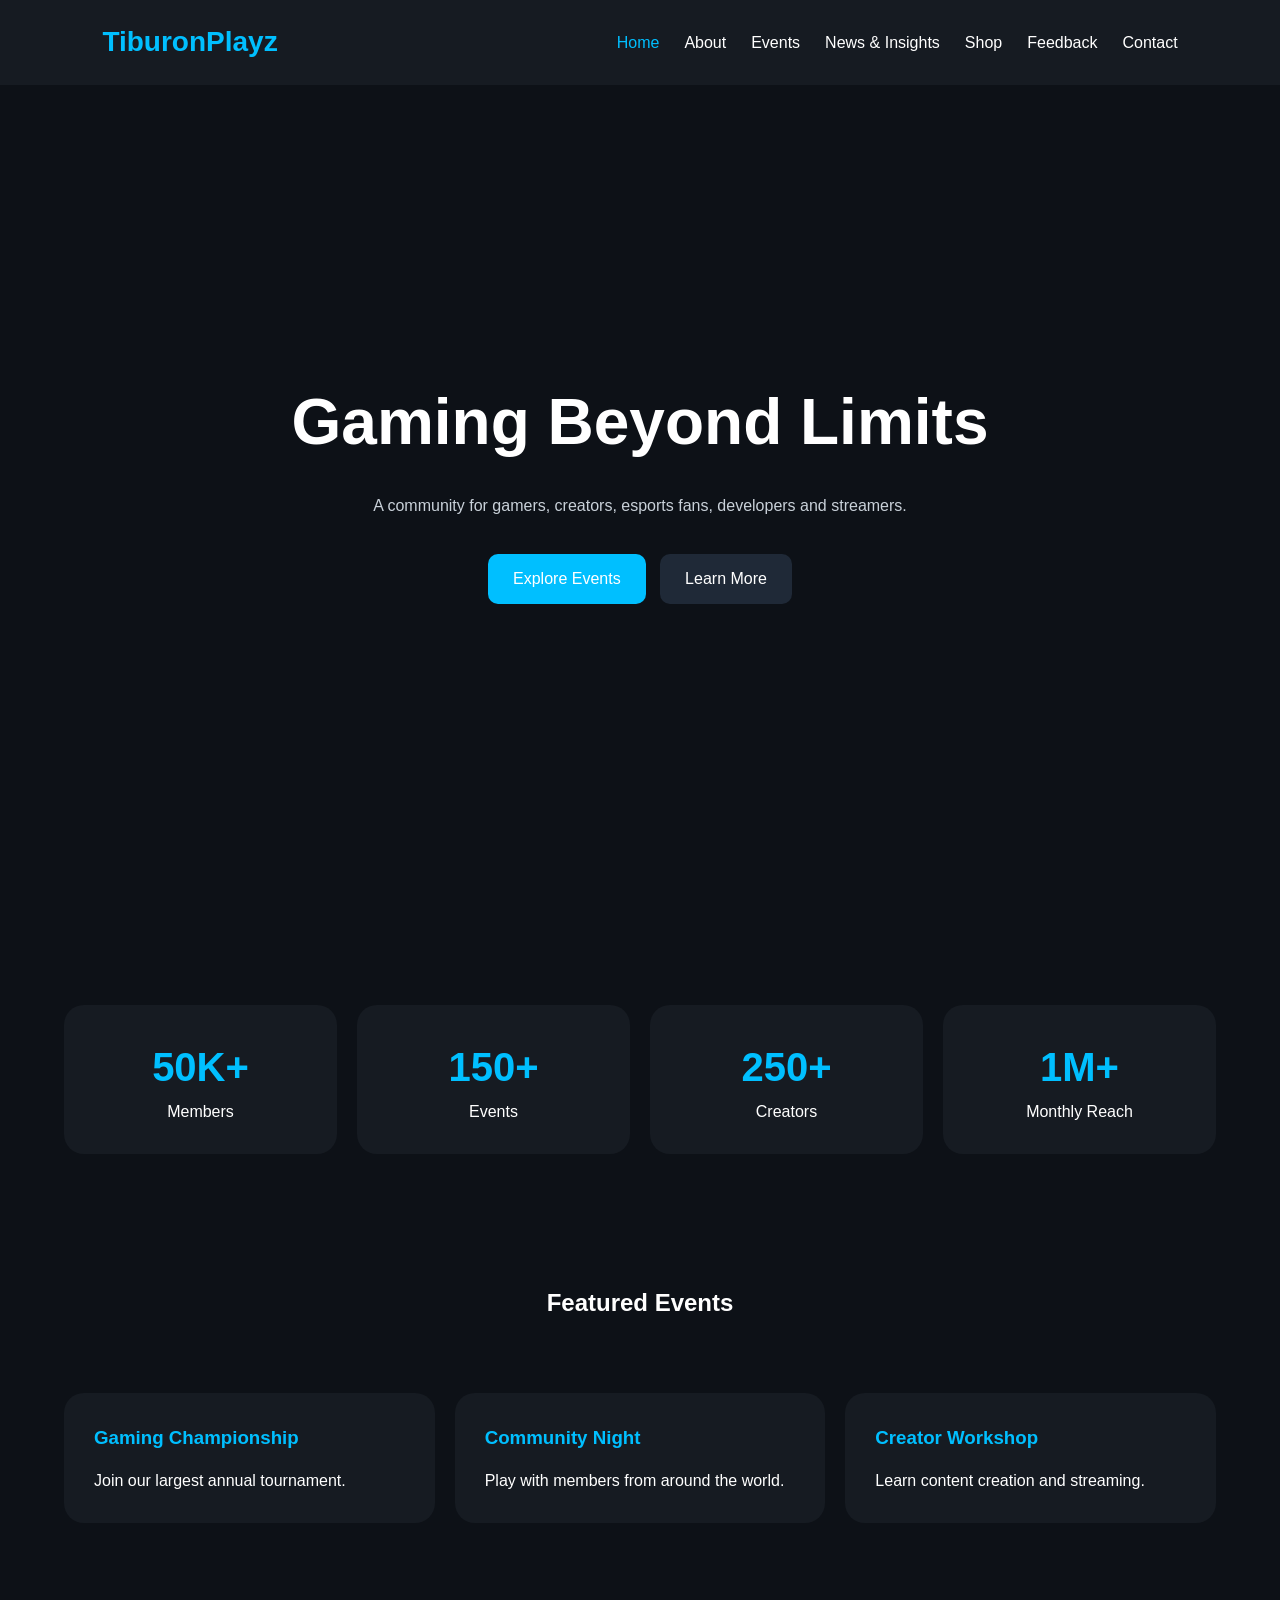
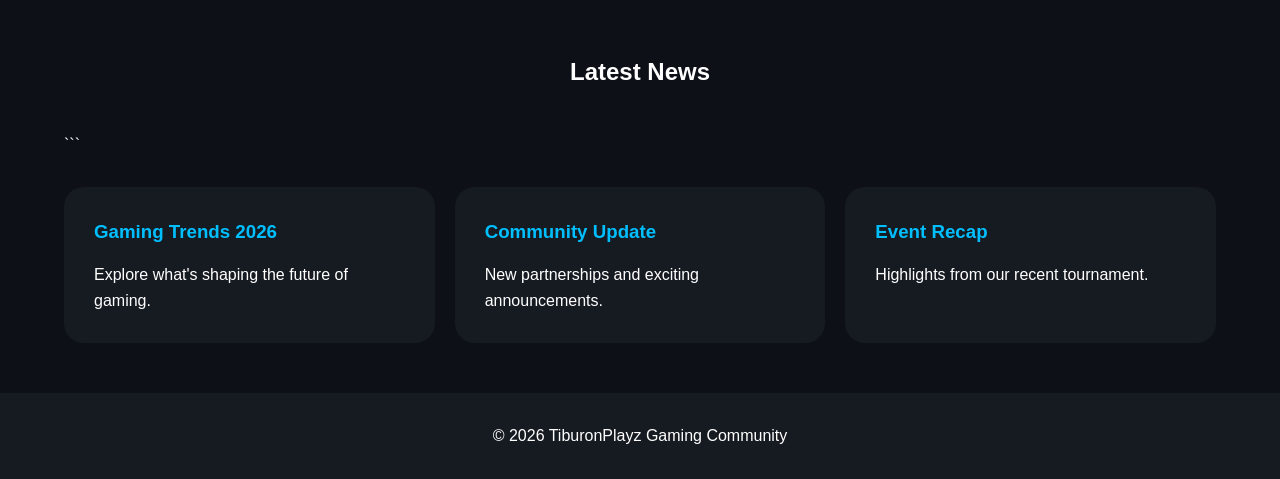
==== index.html @ a9d1fa07 "Update index.html" ====
<!DOCTYPE html>

<html lang="en">
<head>
    <meta charset="UTF-8">
    <meta name="viewport" content="width=device-width, initial-scale=1.0">
    <title>Tiburons Verse</title>
    <link rel="stylesheet" href="style.css">
</head>
<body>

<header>
    <nav class="navbar">
        <div class="logo">TiburonPlayz</div>


    <ul class="nav-links">
        <li><a href="index.html" class="active">Home</a></li>
        <li><a href="about.html">About</a></li>
        <li><a href="events.html">Events</a></li>
        <li><a href="news.html">News & Insights</a></li>
        <li><a href="shop.html">Shop</a></li>
        <li><a href="feedback.html">Feedback</a></li>
        <li><a href="contact.html">Contact</a></li>
    </ul>

    <button class="menu-btn">☰</button>
</nav>


</header>

<section class="hero">
    <div class="hero-content">
        <h1>Gaming Beyond Limits</h1>
        <p>
            A community for gamers, creators, esports fans,
            developers and streamers.
        </p>


    <div class="hero-buttons">
        <a href="events.html" class="btn">Explore Events</a>
        <a href="about.html" class="btn btn-secondary">Learn More</a>
    </div>
</div>


</section>

<section class="stats">
    <div class="container">
        <div class="stat-card">
            <h2>50K+</h2>
            <p>Members</p>
        </div>


    <div class="stat-card">
        <h2>150+</h2>
        <p>Events</p>
    </div>

    <div class="stat-card">
        <h2>250+</h2>
        <p>Creators</p>
    </div>

    <div class="stat-card">
        <h2>1M+</h2>
        <p>Monthly Reach</p>
    </div>
</div>

</section>

<section class="featured">
    <h2>Featured Events</h2>


<div class="cards">

    <div class="card">
        <h3>Gaming Championship</h3>
        <p>
            Join our largest annual tournament.
        </p>
    </div>

    <div class="card">
        <h3>Community Night</h3>
        <p>
            Play with members from around the world.
        </p>
    </div>

    <div class="card">
        <h3>Creator Workshop</h3>
        <p>
            Learn content creation and streaming.
        </p>
    </div>

</div>


</section>

<section class="news-preview">
    <h2>Latest News</h2>

```
<div class="cards">

    <div class="card">
        <h3>Gaming Trends 2026</h3>
        <p>Explore what's shaping the future of gaming.</p>
    </div>

    <div class="card">
        <h3>Community Update</h3>
        <p>New partnerships and exciting announcements.</p>
    </div>

    <div class="card">
        <h3>Event Recap</h3>
        <p>Highlights from our recent tournament.</p>
    </div>

</div>


</section>

<footer>
    <p>© 2026 TiburonPlayz Gaming Community</p>
</footer>

<script src="main.js"></script>

</body>
</html>
---- style.css ----
*{
margin:0;
padding:0;
box-sizing:border-box;
font-family:Segoe UI,sans-serif;
}

body{
background:#0D1117;
color:white;
line-height:1.6;
}

a{
text-decoration:none;
}

.navbar{
display:flex;
justify-content:space-between;
align-items:center;
padding:20px 8%;
background:#161B22;
position:sticky;
top:0;
z-index:1000;
}

.logo{
color:#00BFFF;
font-size:28px;
font-weight:700;
}

.nav-links{
display:flex;
list-style:none;
gap:25px;
}

.nav-links a{
color:white;
transition:.3s;
}

.nav-links a:hover,
.nav-links .active{
color:#00BFFF;
}

.menu-btn{
display:none;
background:none;
border:none;
color:white;
font-size:28px;
cursor:pointer;
}

.hero{
min-height:90vh;
display:flex;
align-items:center;
justify-content:center;
text-align:center;
padding:40px;
}

.hero-content h1{
font-size:4rem;
margin-bottom:20px;
}

.hero-content p{
max-width:700px;
margin:auto;
color:#c9d1d9;
}

.hero-buttons{
margin-top:30px;
}

.btn{
display:inline-block;
padding:12px 25px;
background:#00BFFF;
color:white;
border-radius:10px;
margin:5px;
}

.btn-secondary{
background:#1f2937;
}

.stats .container{
width:90%;
max-width:1200px;
margin:auto;
display:grid;
grid-template-columns:repeat(auto-fit,minmax(220px,1fr));
gap:20px;
padding:80px 0;
}

.stat-card{
background:#161B22;
padding:30px;
border-radius:20px;
text-align:center;
}

.stat-card h2{
color:#00BFFF;
font-size:2.5rem;
}

.featured,
.news-preview{
width:90%;
max-width:1200px;
margin:auto;
padding:80px 0;
}

.featured h2,
.news-preview h2{
text-align:center;
margin-bottom:40px;
}

.cards{
display:grid;
grid-template-columns:repeat(auto-fit,minmax(300px,1fr));
gap:20px;
}

.card{
background:#161B22;
padding:30px;
border-radius:20px;
transition:.3s;
}

.card:hover{
transform:translateY(-8px);
}

.card h3{
margin-bottom:15px;
color:#00BFFF;
}

footer{
text-align:center;
padding:30px;
background:#161B22;
}

@media(max-width:768px){

.nav-links{
display:none;
}

.menu-btn{
display:block;
}

.hero-content h1{
font-size:2.8rem;
}

}

.page-header{
text-align:center;
padding:100px 20px;
}

.page-header h1{
font-size:3.5rem;
margin-bottom:15px;
}

.page-header p{
max-width:700px;
margin:auto;
color:#c9d1d9;
}

.card h2{
color:#00BFFF;
font-size:1.8rem;
}

.form-section{
width:90%;
max-width:900px;
margin:auto;
padding:50px 0 100px;
}

.form-container{
background:#161B22;
padding:35px;
border-radius:20px;
}

.form-container form{
display:flex;
flex-direction:column;
}

.form-container label{
margin-bottom:8px;
color:#c9d1d9;
}

.form-container input,
.form-container textarea,
.form-container select{
padding:14px;
margin-bottom:20px;
border:none;
border-radius:10px;
background:#0D1117;
color:white;
}

.contact-grid{
width:90%;
max-width:1200px;
margin:auto;
padding-bottom:80px;

```
display:grid;
grid-template-columns:1fr 2fr;
gap:30px;
```

}

.contact-info{
display:flex;
flex-direction:column;
gap:20px;
}

@media(max-width:900px){

.contact-grid{
grid-template-columns:1fr;
}

}


/* ===================================== */
/* MOBILE MENU */
/* ===================================== */

@media(max-width:768px){

```
.nav-links{
    position:absolute;
    top:80px;
    left:0;
    width:100%;
    background:#161B22;

    flex-direction:column;
    text-align:center;

    padding:20px 0;

    display:none;
}

.nav-links.mobile-active{
    display:flex;
}
```

}

/* ===================================== */
/* NOTIFICATIONS */
/* ===================================== */

.notification{

```
position:fixed;

right:20px;
top:20px;

background:#00BFFF;

color:white;

padding:15px 25px;

border-radius:12px;

font-weight:600;

z-index:9999;

opacity:0;

transform:translateY(-20px);

transition:.4s;
```

}

.notification.show{

```
opacity:1;

transform:translateY(0);
```

}

/* ===================================== */
/* SCROLL ANIMATION */
/* ===================================== */

.card,
.stat-card{

```
opacity:0;

transform:translateY(30px);
```

}

.fade-in{

```
opacity:1 !important;

transform:translateY(0px) !important;

transition:all .7s ease;
```

}

/* ===================================== */
/* CARD EFFECT */
/* ===================================== */

.card{

```
transition:
transform .3s ease,
box-shadow .3s ease;
```

}

.card:hover{

```
box-shadow:
0 10px 30px
rgba(0,191,255,.25);
```

}
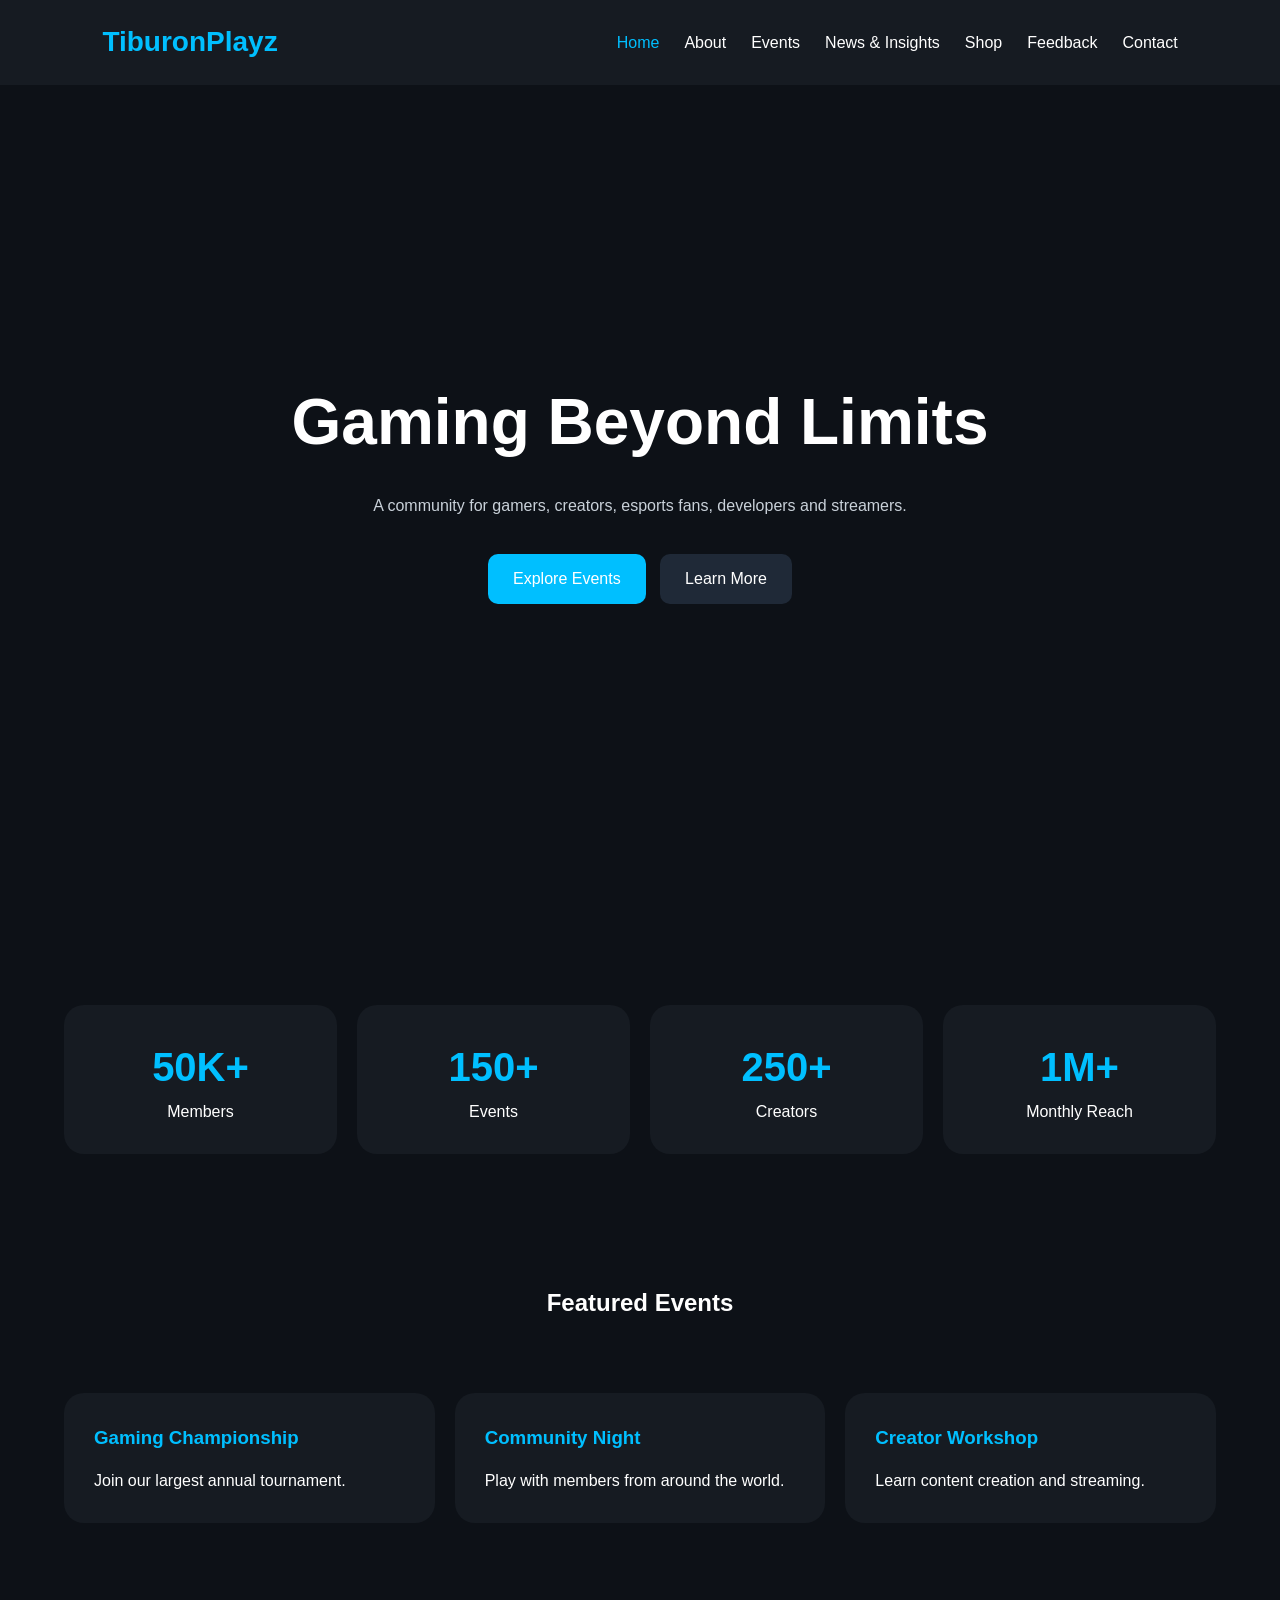
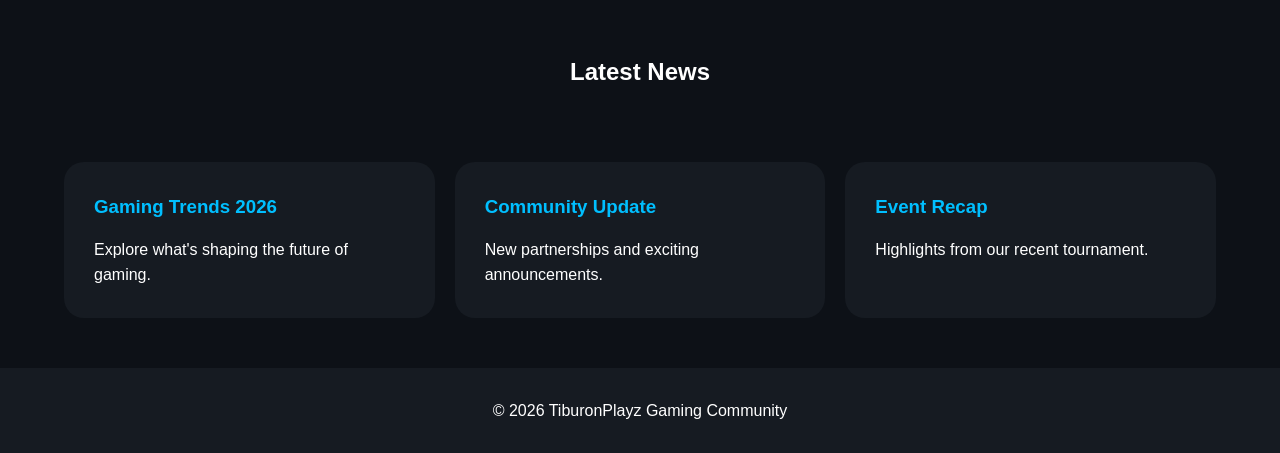
==== commit 88e673eb: "Update index.html" ====
--- a/index.html
+++ b/index.html
@@ -109,7 +109,7 @@
 <section class="news-preview">
     <h2>Latest News</h2>
 
-```
+
 <div class="cards">
 
     <div class="card">
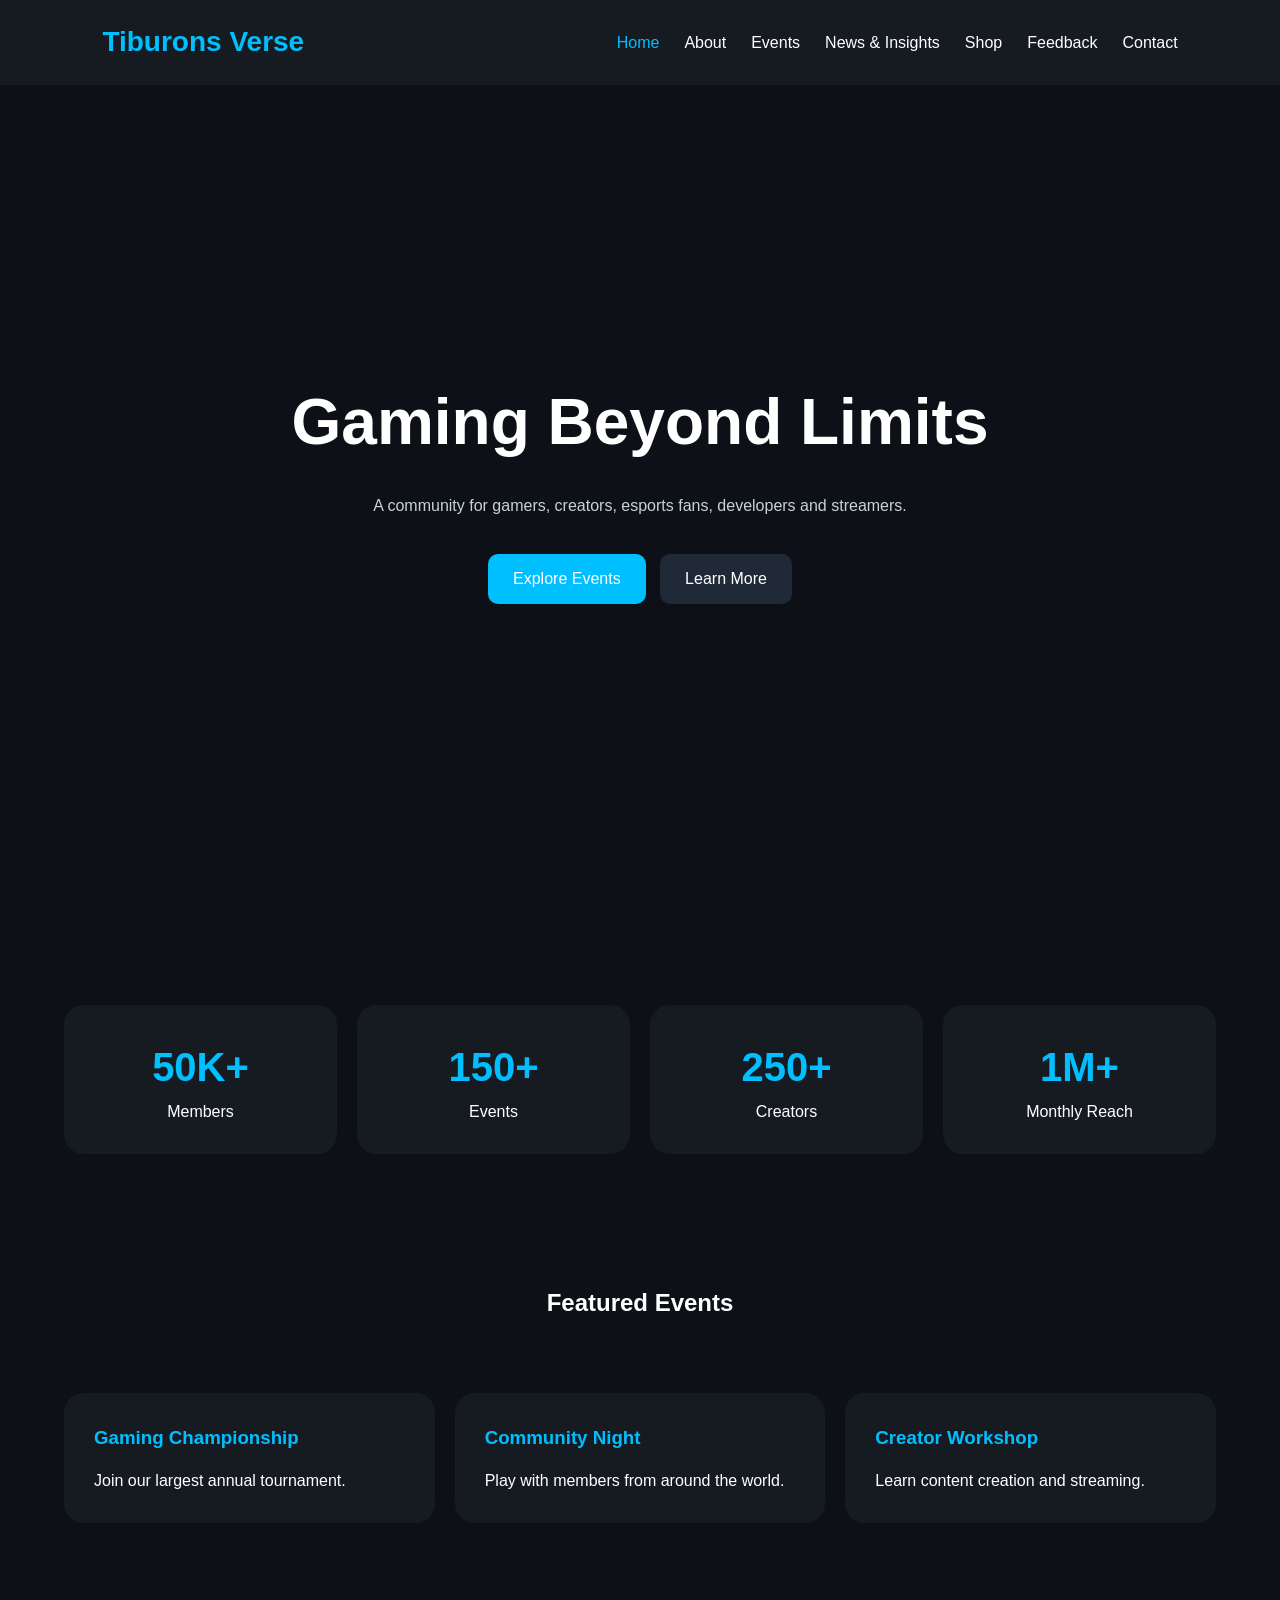
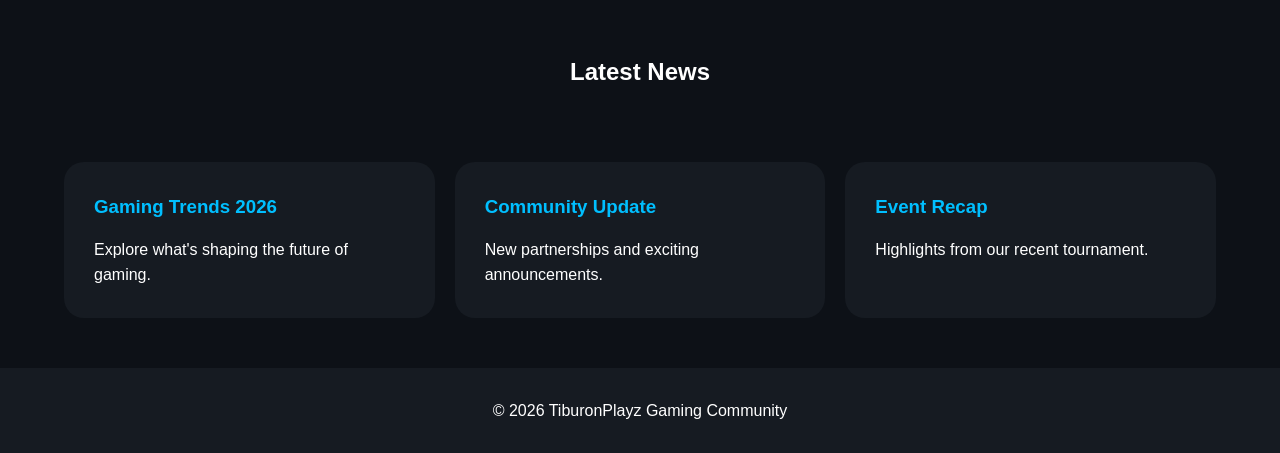
==== commit 52d32ea2: "Update index.html" ====
--- a/index.html
+++ b/index.html
@@ -6,12 +6,24 @@
     <meta name="viewport" content="width=device-width, initial-scale=1.0">
     <title>Tiburons Verse</title>
     <link rel="stylesheet" href="style.css">
+    <link rel="icon" type="image/png" href="favicon.png">
 </head>
+    <!-- Google tag (gtag.js) -->
+<script async src="https://www.googletagmanager.com/gtag/js?id=G-MHBF6T37PB"></script>
+<script>
+  window.dataLayer = window.dataLayer || [];
+  function gtag(){dataLayer.push(arguments);}
+  gtag('js', new Date());
+
+  gtag('config', 'G-MHBF6T37PB');
+</script>
 <body>
 
 <header>
+    
+
     <nav class="navbar">
-        <div class="logo">TiburonPlayz</div>
+        <div class="logo">Tiburons Verse</div>
 
 
     <ul class="nav-links">
